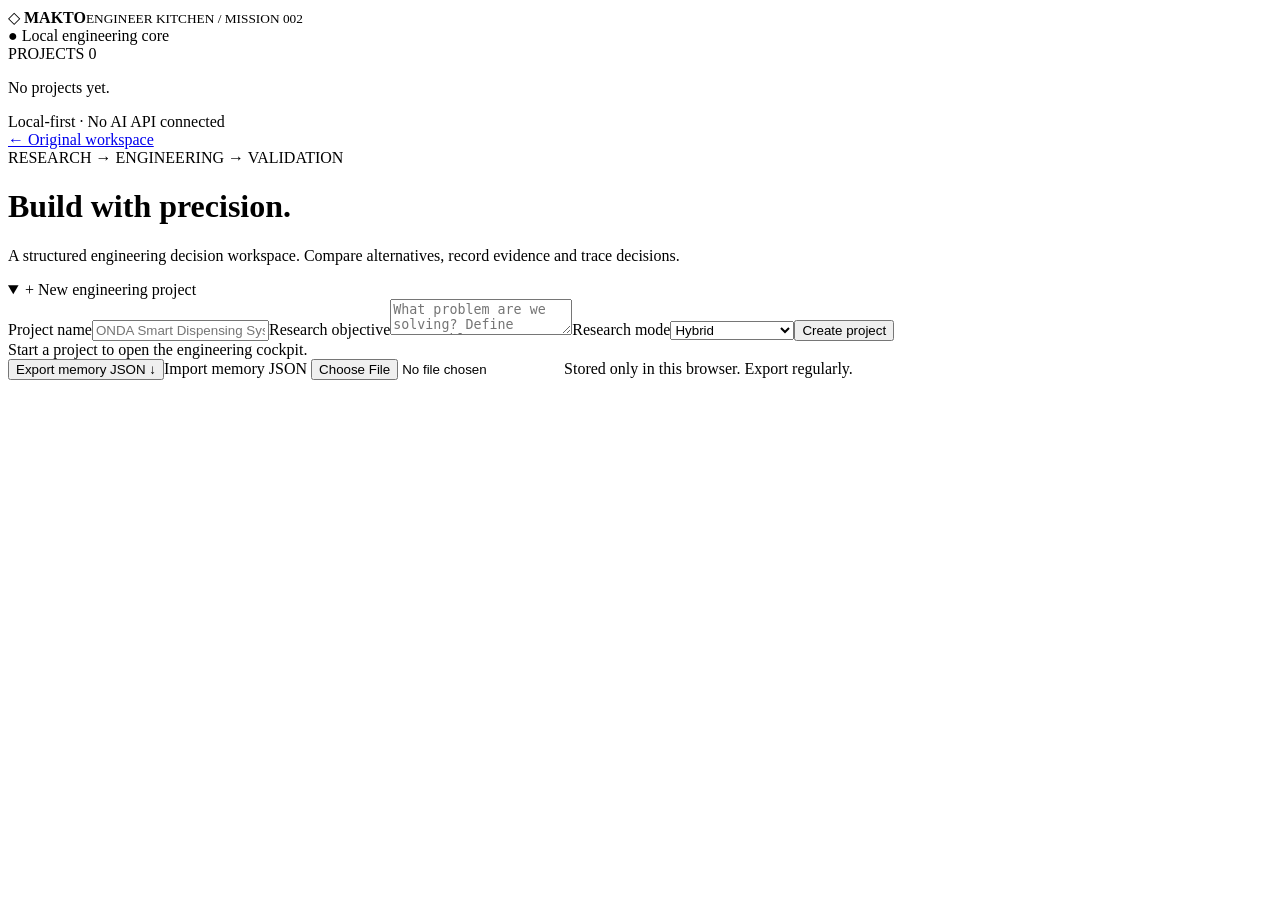
==== engine.html @ 5a9af8b9 "feat: add mission 002 engineering cockpit" ====
<!doctype html><html lang="en"><head><meta charset="utf-8"><meta name="viewport" content="width=device-width,initial-scale=1"><title>MAKTO | Engineering Core</title><link rel="stylesheet" href="engine.css"></head><body><header><div class="brand">◇ <strong>MAKTO</strong><small>ENGINEER KITCHEN / MISSION 002</small></div><div class="badge">● Local engineering core</div></header><div class="layout"><aside><div class="asideTitle">PROJECTS <span id="count">0</span></div><div id="projectList"></div><div class="asideFoot">Local-first · No AI API connected<br><a href="index.html">← Original workspace</a></div></aside><main><div class="eyebrow">RESEARCH → ENGINEERING → VALIDATION</div><h1>Build with precision.</h1><p class="intro">A structured engineering decision workspace. Compare alternatives, record evidence and trace decisions.</p><details class="panel" open><summary>+ New engineering project</summary><form id="newProject" class="form"><label>Project name<input id="name" required maxlength="120" placeholder="ONDA Smart Dispensing System"></label><label>Research objective<textarea id="brief" required maxlength="4000" placeholder="What problem are we solving? Define measurable outcomes."></textarea></label><label>Research mode<select id="mode"><option>Hybrid</option><option>Open exploration</option><option>Goal-directed</option></select></label><button type="submit" class="primary">Create project</button></form></details><div id="empty" class="empty">Start a project to open the engineering cockpit.</div><section id="workspace" hidden><div class="heading"><div><div class="eyebrow" id="modeLabel"></div><h2 id="title"></h2><p id="description"></p></div><button id="deleteProject" class="danger">Delete</button></div><div class="panel"><h3>Mission pipeline</h3><div id="steps" class="steps"></div><label>Current gate<select id="stage"></select></label><p class="hint">Stage transitions are recorded. A stage change is not evidence of completion.</p></div><div class="cols"><div class="panel"><h3>Requirements & constraints</h3><textarea id="requirements" rows="6" placeholder="Dimensions, cost ceiling, safety, performance, deadlines, acceptance criteria..."></textarea><p class="hint">Saved when you leave the field.</p></div><div class="panel"><h3>Engineering notebook</h3><textarea id="notes" rows="6" placeholder="Measurements, assumptions, calculations, risks, tests and decisions..."></textarea><p class="hint">Saved when you leave the field.</p></div></div><div class="panel"><h3>Weighted decision matrix</h3><p class="hint">Rate each candidate 1–5. For cost, 5 means more affordable. Scores are subjective estimates, not verified engineering results.</p><div class="weights"><label>Impact <output id="label-impact">3</output><input id="w-impact" type="range" min="1" max="5" value="3"></label><label>Feasibility <output id="label-feasibility">3</output><input id="w-feasibility" type="range" min="1" max="5" value="3"></label><label>Affordability <output id="label-cost">3</output><input id="w-cost" type="range" min="1" max="5" value="3"></label><label>Speed <output id="label-speed">3</output><input id="w-speed" type="range" min="1" max="5" value="3"></label></div><div id="options"></div><form id="addOption" class="form"><h4>Add alternative</h4><label>Candidate<input id="optionName" required maxlength="120" placeholder="Spring-loaded pusher"></label><label>Reasoning<textarea id="optionReason" maxlength="1500" placeholder="Benefits, risks and assumptions"></textarea></label><div class="ratings"><label>Impact<select id="impact"><option>1</option><option>2</option><option selected>3</option><option>4</option><option>5</option></select></label><label>Feasibility<select id="feasibility"><option>1</option><option>2</option><option selected>3</option><option>4</option><option>5</option></select></label><label>Affordability<select id="cost"><option>1</option><option>2</option><option selected>3</option><option>4</option><option>5</option></select></label><label>Speed<select id="speed"><option>1</option><option>2</option><option selected>3</option><option>4</option><option>5</option></select></label></div><button type="submit" class="primary">Add & score alternative</button></form></div><div class="cols"><div class="panel"><h3>Source register</h3><div id="sources"></div><form id="addSource" class="form"><label>Source title<input id="sourceTitle" maxlength="150" placeholder="Supplier datasheet"></label><label>URL<input id="sourceUrl" type="url" required placeholder="https://..."></label><button type="submit">Record source</button></form></div><div class="panel"><h3>Audit timeline</h3><div id="timeline"></div></div></div><div class="panel"><h3>Research handoff</h3><p class="hint">Generate a structured brief for an external AI assistant. This version does not run autonomous research.</p><button id="copyBrief" class="primary">Copy research brief</button></div></section><footer><button id="export">Export memory JSON ↓</button><label class="import">Import memory JSON <input id="import" type="file" accept=".json,application/json"></label><span>Stored only in this browser. Export regularly.</span></footer></main></div><script src="engine.js"></script></body></html>
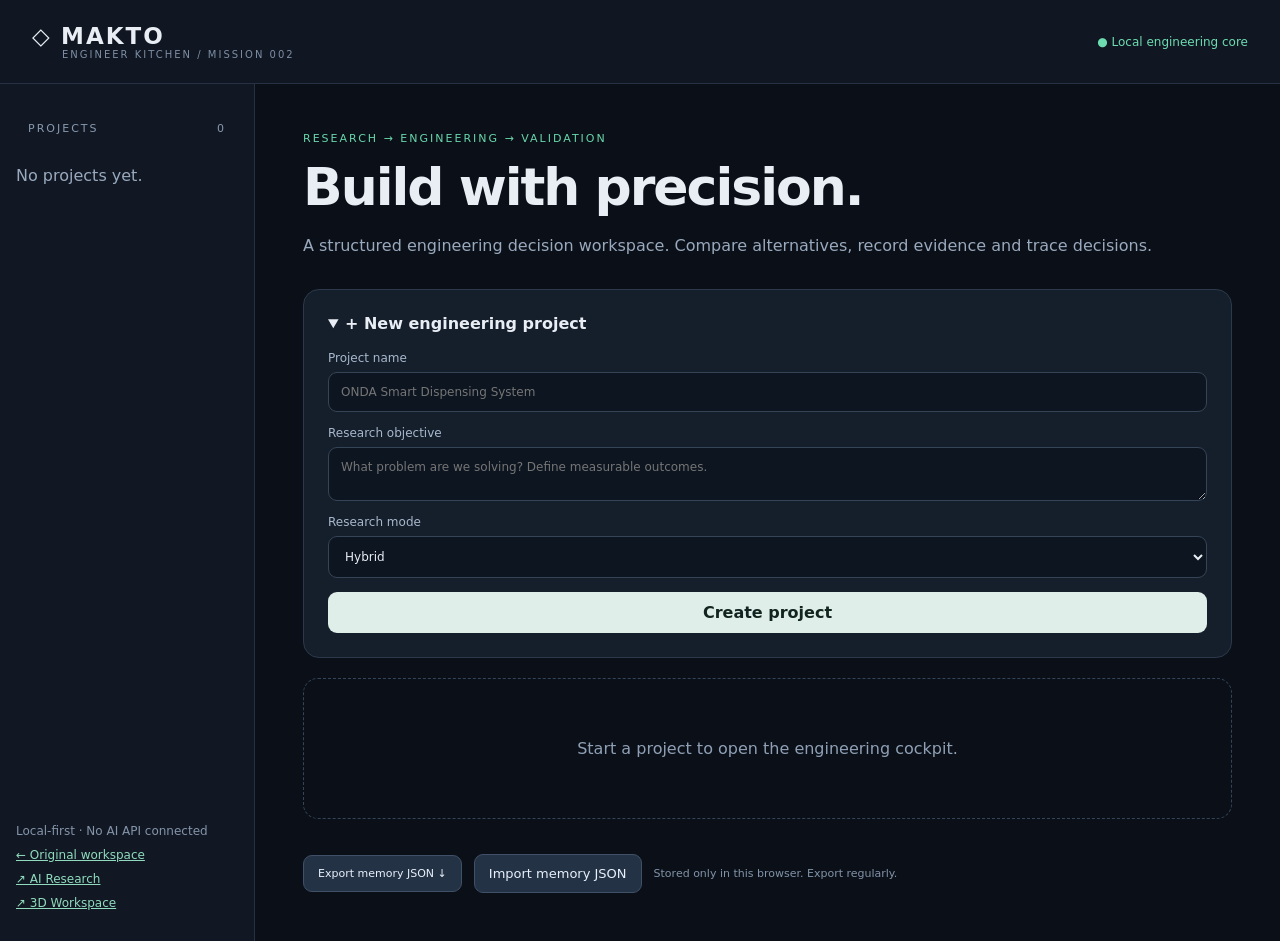
==== commit 17eac5bb: "feat: link research and 3D modules from cockpit" ====
--- a/engine.html
+++ b/engine.html
@@ -1 +1 @@
-<!doctype html><html lang="en"><head><meta charset="utf-8"><meta name="viewport" content="width=device-width,initial-scale=1"><title>MAKTO | Engineering Core</title><link rel="stylesheet" href="engine.css"></head><body><header><div class="brand">◇ <strong>MAKTO</strong><small>ENGINEER KITCHEN / MISSION 002</small></div><div class="badge">● Local engineering core</div></header><div class="layout"><aside><div class="asideTitle">PROJECTS <span id="count">0</span></div><div id="projectList"></div><div class="asideFoot">Local-first · No AI API connected<br><a href="index.html">← Original workspace</a></div></aside><main><div class="eyebrow">RESEARCH → ENGINEERING → VALIDATION</div><h1>Build with precision.</h1><p class="intro">A structured engineering decision workspace. Compare alternatives, record evidence and trace decisions.</p><details class="panel" open><summary>+ New engineering project</summary><form id="newProject" class="form"><label>Project name<input id="name" required maxlength="120" placeholder="ONDA Smart Dispensing System"></label><label>Research objective<textarea id="brief" required maxlength="4000" placeholder="What problem are we solving? Define measurable outcomes."></textarea></label><label>Research mode<select id="mode"><option>Hybrid</option><option>Open exploration</option><option>Goal-directed</option></select></label><button type="submit" class="primary">Create project</button></form></details><div id="empty" class="empty">Start a project to open the engineering cockpit.</div><section id="workspace" hidden><div class="heading"><div><div class="eyebrow" id="modeLabel"></div><h2 id="title"></h2><p id="description"></p></div><button id="deleteProject" class="danger">Delete</button></div><div class="panel"><h3>Mission pipeline</h3><div id="steps" class="steps"></div><label>Current gate<select id="stage"></select></label><p class="hint">Stage transitions are recorded. A stage change is not evidence of completion.</p></div><div class="cols"><div class="panel"><h3>Requirements & constraints</h3><textarea id="requirements" rows="6" placeholder="Dimensions, cost ceiling, safety, performance, deadlines, acceptance criteria..."></textarea><p class="hint">Saved when you leave the field.</p></div><div class="panel"><h3>Engineering notebook</h3><textarea id="notes" rows="6" placeholder="Measurements, assumptions, calculations, risks, tests and decisions..."></textarea><p class="hint">Saved when you leave the field.</p></div></div><div class="panel"><h3>Weighted decision matrix</h3><p class="hint">Rate each candidate 1–5. For cost, 5 means more affordable. Scores are subjective estimates, not verified engineering results.</p><div class="weights"><label>Impact <output id="label-impact">3</output><input id="w-impact" type="range" min="1" max="5" value="3"></label><label>Feasibility <output id="label-feasibility">3</output><input id="w-feasibility" type="range" min="1" max="5" value="3"></label><label>Affordability <output id="label-cost">3</output><input id="w-cost" type="range" min="1" max="5" value="3"></label><label>Speed <output id="label-speed">3</output><input id="w-speed" type="range" min="1" max="5" value="3"></label></div><div id="options"></div><form id="addOption" class="form"><h4>Add alternative</h4><label>Candidate<input id="optionName" required maxlength="120" placeholder="Spring-loaded pusher"></label><label>Reasoning<textarea id="optionReason" maxlength="1500" placeholder="Benefits, risks and assumptions"></textarea></label><div class="ratings"><label>Impact<select id="impact"><option>1</option><option>2</option><option selected>3</option><option>4</option><option>5</option></select></label><label>Feasibility<select id="feasibility"><option>1</option><option>2</option><option selected>3</option><option>4</option><option>5</option></select></label><label>Affordability<select id="cost"><option>1</option><option>2</option><option selected>3</option><option>4</option><option>5</option></select></label><label>Speed<select id="speed"><option>1</option><option>2</option><option selected>3</option><option>4</option><option>5</option></select></label></div><button type="submit" class="primary">Add & score alternative</button></form></div><div class="cols"><div class="panel"><h3>Source register</h3><div id="sources"></div><form id="addSource" class="form"><label>Source title<input id="sourceTitle" maxlength="150" placeholder="Supplier datasheet"></label><label>URL<input id="sourceUrl" type="url" required placeholder="https://..."></label><button type="submit">Record source</button></form></div><div class="panel"><h3>Audit timeline</h3><div id="timeline"></div></div></div><div class="panel"><h3>Research handoff</h3><p class="hint">Generate a structured brief for an external AI assistant. This version does not run autonomous research.</p><button id="copyBrief" class="primary">Copy research brief</button></div></section><footer><button id="export">Export memory JSON ↓</button><label class="import">Import memory JSON <input id="import" type="file" accept=".json,application/json"></label><span>Stored only in this browser. Export regularly.</span></footer></main></div><script src="engine.js"></script></body></html>+<!doctype html><html lang="en"><head><meta charset="utf-8"><meta name="viewport" content="width=device-width,initial-scale=1"><title>MAKTO | Engineering Core</title><link rel="stylesheet" href="engine.css"></head><body><header><div class="brand">◇ <strong>MAKTO</strong><small>ENGINEER KITCHEN / MISSION 002</small></div><div class="badge">● Local engineering core</div></header><div class="layout"><aside><div class="asideTitle">PROJECTS <span id="count">0</span></div><div id="projectList"></div><div class="asideFoot">Local-first · No AI API connected<br><a href="index.html">← Original workspace</a><br><a href="research.html">↗ AI Research</a><br><a href="viewer.html">↗ 3D Workspace</a></div></aside><main><div class="eyebrow">RESEARCH → ENGINEERING → VALIDATION</div><h1>Build with precision.</h1><p class="intro">A structured engineering decision workspace. Compare alternatives, record evidence and trace decisions.</p><details class="panel" open><summary>+ New engineering project</summary><form id="newProject" class="form"><label>Project name<input id="name" required maxlength="120" placeholder="ONDA Smart Dispensing System"></label><label>Research objective<textarea id="brief" required maxlength="4000" placeholder="What problem are we solving? Define measurable outcomes."></textarea></label><label>Research mode<select id="mode"><option>Hybrid</option><option>Open exploration</option><option>Goal-directed</option></select></label><button type="submit" class="primary">Create project</button></form></details><div id="empty" class="empty">Start a project to open the engineering cockpit.</div><section id="workspace" hidden><div class="heading"><div><div class="eyebrow" id="modeLabel"></div><h2 id="title"></h2><p id="description"></p></div><button id="deleteProject" class="danger">Delete</button></div><div class="panel"><h3>Mission pipeline</h3><div id="steps" class="steps"></div><label>Current gate<select id="stage"></select></label><p class="hint">Stage transitions are recorded. A stage change is not evidence of completion.</p></div><div class="cols"><div class="panel"><h3>Requirements & constraints</h3><textarea id="requirements" rows="6" placeholder="Dimensions, cost ceiling, safety, performance, deadlines, acceptance criteria..."></textarea><p class="hint">Saved when you leave the field.</p></div><div class="panel"><h3>Engineering notebook</h3><textarea id="notes" rows="6" placeholder="Measurements, assumptions, calculations, risks, tests and decisions..."></textarea><p class="hint">Saved when you leave the field.</p></div></div><div class="panel"><h3>Weighted decision matrix</h3><p class="hint">Rate each candidate 1–5. For cost, 5 means more affordable. Scores are subjective estimates, not verified engineering results.</p><div class="weights"><label>Impact <output id="label-impact">3</output><input id="w-impact" type="range" min="1" max="5" value="3"></label><label>Feasibility <output id="label-feasibility">3</output><input id="w-feasibility" type="range" min="1" max="5" value="3"></label><label>Affordability <output id="label-cost">3</output><input id="w-cost" type="range" min="1" max="5" value="3"></label><label>Speed <output id="label-speed">3</output><input id="w-speed" type="range" min="1" max="5" value="3"></label></div><div id="options"></div><form id="addOption" class="form"><h4>Add alternative</h4><label>Candidate<input id="optionName" required maxlength="120" placeholder="Spring-loaded pusher"></label><label>Reasoning<textarea id="optionReason" maxlength="1500" placeholder="Benefits, risks and assumptions"></textarea></label><div class="ratings"><label>Impact<select id="impact"><option>1</option><option>2</option><option selected>3</option><option>4</option><option>5</option></select></label><label>Feasibility<select id="feasibility"><option>1</option><option>2</option><option selected>3</option><option>4</option><option>5</option></select></label><label>Affordability<select id="cost"><option>1</option><option>2</option><option selected>3</option><option>4</option><option>5</option></select></label><label>Speed<select id="speed"><option>1</option><option>2</option><option selected>3</option><option>4</option><option>5</option></select></label></div><button type="submit" class="primary">Add & score alternative</button></form></div><div class="cols"><div class="panel"><h3>Source register</h3><div id="sources"></div><form id="addSource" class="form"><label>Source title<input id="sourceTitle" maxlength="150" placeholder="Supplier datasheet"></label><label>URL<input id="sourceUrl" type="url" required placeholder="https://..."></label><button type="submit">Record source</button></form></div><div class="panel"><h3>Audit timeline</h3><div id="timeline"></div></div></div><div class="panel"><h3>Research handoff</h3><p class="hint">Generate a structured brief for an external AI assistant. This version does not run autonomous research.</p><button id="copyBrief" class="primary">Copy research brief</button></div></section><footer><button id="export">Export memory JSON ↓</button><label class="import">Import memory JSON <input id="import" type="file" accept=".json,application/json"></label><span>Stored only in this browser. Export regularly.</span></footer></main></div><script src="engine.js"></script></body></html>
--- a/engine.css
+++ b/engine.css
@@ -0,0 +1 @@
+:root{font-family:Inter,ui-sans-serif,system-ui,sans-serif;color:#e9edf4;background:#0b1018}*{box-sizing:border-box}body{margin:0}header{height:84px;display:flex;align-items:center;justify-content:space-between;padding:0 32px;border-bottom:1px solid #263143;background:#101722}.brand{font-size:23px;letter-spacing:2px}.brand small{display:block;font-size:10px;color:#7d8ea5;letter-spacing:2px;margin-left:30px}.badge{color:#6ddcb0;font-size:12px}.layout{display:flex;min-height:calc(100vh - 84px)}aside{width:255px;flex-shrink:0;padding:26px 16px;background:#111823;border-right:1px solid #263143;display:flex;flex-direction:column}.asideTitle{color:#879ab0;font-size:11px;letter-spacing:2px;display:flex;justify-content:space-between;padding:12px}.project{display:block;text-align:left;width:100%;background:#151e2b;color:#dce6f2;border:1px solid #2b394b;padding:14px;margin:8px 0;border-radius:12px;cursor:pointer}.project.selected{border-color:#62d6aa}.project small{display:block;color:#8fa0b6;margin-top:8px}.asideFoot{margin-top:auto;font-size:12px;color:#8494aa;line-height:2}.asideFoot a{color:#90dbbd}main{width:min(100%,1100px);padding:48px;margin:0 auto}.eyebrow{color:#68d6aa;font-size:11px;letter-spacing:2px}h1{font-size:clamp(32px,5vw,52px);letter-spacing:-2px;margin:12px 0}h2{font-size:28px}h3{margin:0 0 18px;font-size:18px}h4{margin-bottom:4px}p{color:#99a9be;line-height:1.6}.intro{margin-bottom:30px}.panel{background:#151e2b;border:1px solid #2b394b;border-radius:16px;padding:24px;margin:20px 0}summary{cursor:pointer;font-weight:650}.form{display:grid;gap:14px;margin-top:18px}label{display:grid;gap:7px;color:#a8b8cc;font-size:12px}input,textarea,select{width:100%;background:#0d1520;color:#e9edf4;border:1px solid #354457;border-radius:9px;padding:12px;font:inherit;outline:none}textarea{resize:vertical}input:focus,textarea:focus,select:focus{border-color:#68d6aa}button,.import{background:#243246;color:#e8f0fa;border:1px solid #405067;border-radius:9px;padding:11px 14px;cursor:pointer;font:inherit}button:hover{border-color:#68d6aa}.primary{background:#dfeee8;color:#12241f;border:0;font-weight:700}.danger{color:#ffb5b5}.heading{display:flex;justify-content:space-between;gap:15px;align-items:center;margin-top:40px}.heading h2{margin:8px 0}.steps{display:flex;flex-wrap:wrap;gap:7px;margin-bottom:20px}.step{font-size:12px}.step.current{background:#22503f;border-color:#6ad6a9}.hint{font-size:12px}.cols{display:grid;grid-template-columns:1fr 1fr;gap:16px}.weights,.ratings{display:grid;grid-template-columns:repeat(4,1fr);gap:10px}.weights input{padding:0}.option{padding:15px;border:1px solid #354457;border-radius:12px;margin:12px 0}.optionTop{display:flex;justify-content:space-between}.score{color:#6ddcb0;font-weight:700}.metrics{display:flex;flex-wrap:wrap;gap:10px;font-size:11px;color:#8fa0b6;margin-top:12px}.remove{font-size:11px;padding:6px 10px}.event{display:grid;gap:5px;border-left:2px solid #41576b;padding:4px 0 14px 13px;font-size:13px}.event time{color:#8194aa;font-size:11px}.source{display:flex;justify-content:space-between;gap:10px;margin:12px 0}.source a{color:#90dbbd;overflow-wrap:anywhere}.empty{padding:60px 20px;border:1px dashed #344559;border-radius:15px;text-align:center;color:#8fa0b6}footer{display:flex;flex-wrap:wrap;align-items:center;gap:12px;margin-top:35px;color:#8193a9;font-size:11px}.import{font-size:13px}.import input{display:none}@media(max-width:800px){header{padding:0 18px}.badge{font-size:10px}.layout{display:block}aside{width:100%;padding:12px;max-height:200px;overflow:auto}.asideFoot{display:none}main{padding:25px 16px}.cols{grid-template-columns:1fr}.weights,.ratings{grid-template-columns:repeat(2,1fr)}.panel{padding:17px}}
